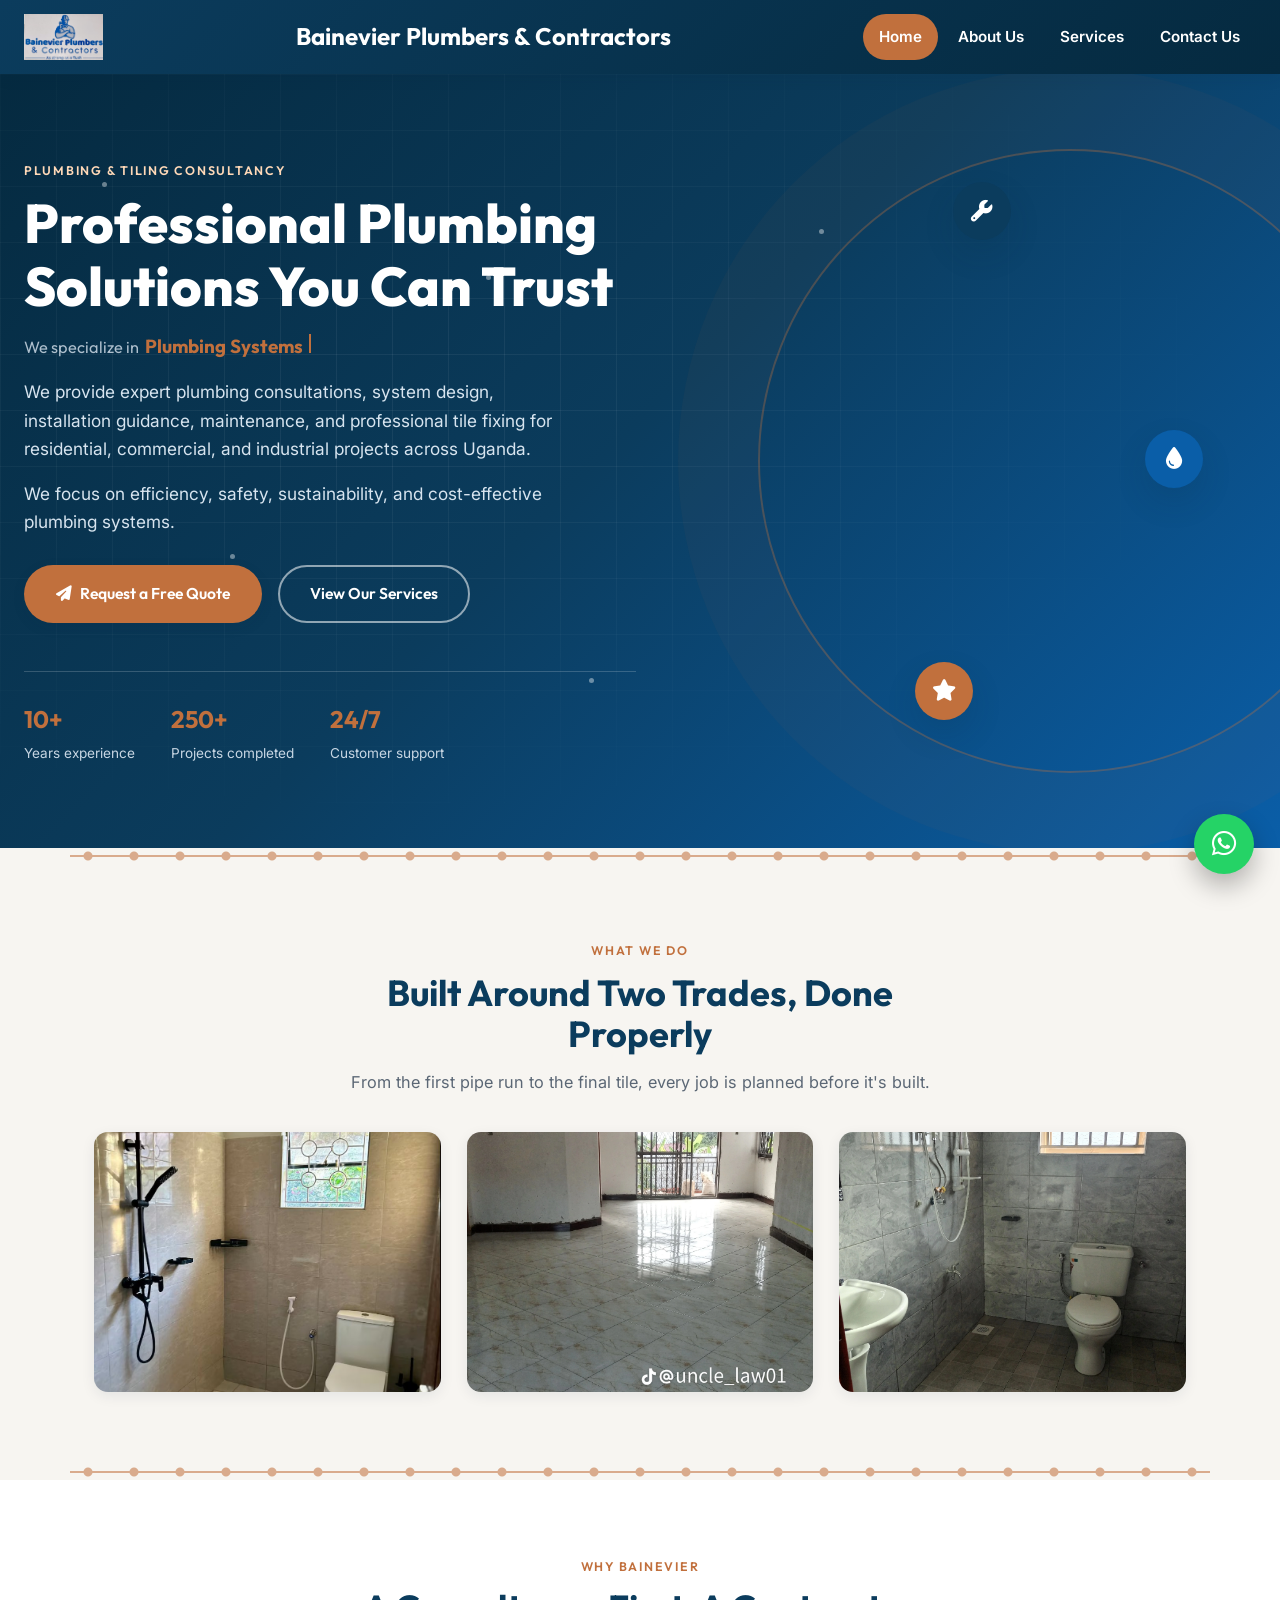
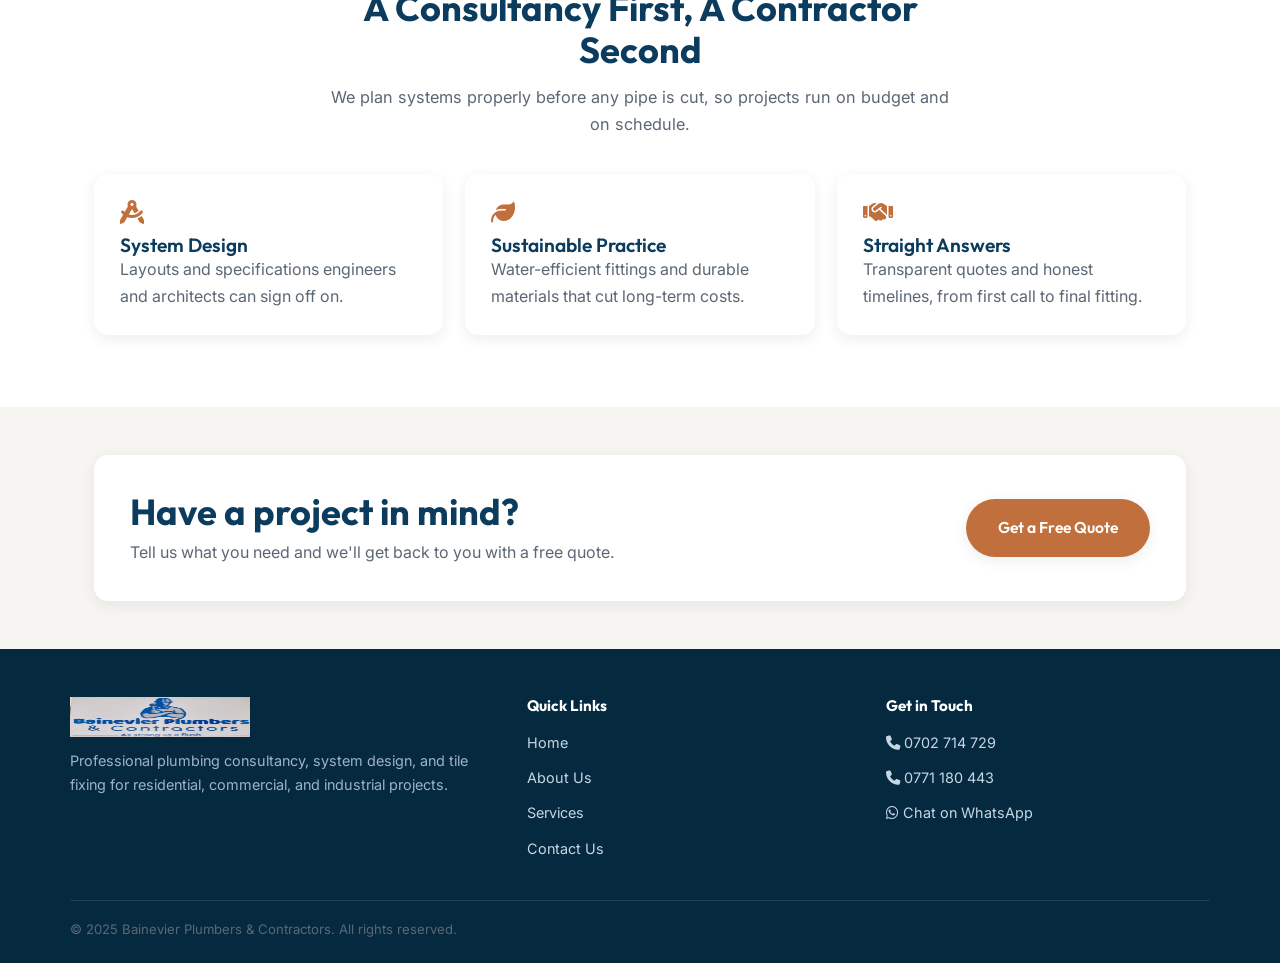
==== index.html @ 560b5c4d "Add files via upload" ====
<!DOCTYPE html>
<html lang="en">
<head>
  <meta charset="UTF-8">
  <meta name="viewport" content="width=device-width, initial-scale=1.0">
  <title>Bainevier Plumbers &amp; Contractors | Plumbing &amp; Tiling Consultancy</title>
  <meta name="description" content="Bainevier Plumbers & Contractors provides professional plumbing consultations, system design, installation guidance, and tile fixing for residential, commercial, and industrial projects.">
  <link rel="icon" type="image/svg+xml" href="Images/favicon.svg">
  <link rel="preconnect" href="https://fonts.googleapis.com">
  <link rel="stylesheet" href="https://cdnjs.cloudflare.com/ajax/libs/font-awesome/6.5.1/css/all.min.css">
  <link rel="stylesheet" href="styles.css">
</head>
<body>
  <a class="skip-link" href="#main">Skip to content</a>

  <header class="main-header">
    <a href="index.html" class="logo-area">
      <img src="Images/Logo-2.jpg" alt="Bainevier Plumbers & Contractors logo" width="216" height="55">
    </a>
      <h1>Bainevier Plumbers & Contractors</h1>
    <button class="nav-toggle" aria-label="Toggle navigation menu" aria-expanded="false">&#9776;</button>
    <nav class="main-nav" aria-label="Primary">
      <a href="index.html">Home</a>
      <a href="about_us.html">About Us</a>
      <a href="services.html">Services</a>
      <a href="contact_us.html">Contact Us</a>
    </nav>
  </header>

  <main id="main">
    <section class="hero">
      <span class="spark" style="top:14%; left:8%; animation-delay:0s;"></span>
      <span class="spark" style="top:26%; left:38%; animation-delay:-1s;"></span>
      <span class="spark" style="top:62%; left:18%; animation-delay:-2s;"></span>
      <span class="spark" style="top:78%; left:46%; animation-delay:-0.6s;"></span>
      <span class="spark" style="top:20%; left:64%; animation-delay:-1.8s;"></span>

      <div class="hero-badges" aria-hidden="true">
        <div class="badge badge--wrench" title="Plumbing"><i class="fa-solid fa-wrench" aria-hidden="true"></i></div>
        <div class="badge badge--drop" title="Water Systems"><i class="fa-solid fa-droplet" aria-hidden="true"></i></div>
        <div class="badge badge--star" title="Trusted Service"><i class="fa-solid fa-star" aria-hidden="true"></i></div>
      </div>

      <div class="hero-content">
        <span class="eyebrow">Plumbing &amp; Tiling Consultancy</span>
        <h2>Professional Plumbing Solutions You Can Trust</h2>
        <p class="typewriter-line">
          <span class="typewriter-prefix">We specialize in</span>
          <span class="typewriter-word" data-typewriter="Plumbing Systems, Tile Fixing, Bathroom Renovations, Drainage Solutions, Kitchen Tiling"></span><span class="typewriter-cursor" aria-hidden="true"></span>
        </p>
        <p>
          We provide expert plumbing consultations, system design, installation guidance, maintenance,
          and professional tile fixing for residential, commercial, and industrial projects across Uganda.
        </p>
        <p>We focus on efficiency, safety, sustainability, and cost-effective plumbing systems.</p>
        <div class="hero-actions">
          <a href="contact_us.html" class="btn btn-primary"><i class="fa-solid fa-paper-plane" aria-hidden="true"></i> Request a Free Quote</a>
          <a href="services.html" class="btn btn-ghost">View Our Services</a>
        </div>
        <div class="hero-trust">
          <div><strong>10+</strong><span>Years experience</span></div>
          <div><strong>250+</strong><span>Projects completed</span></div>
          <div><strong>24/7</strong><span>Customer support</span></div>
        </div>
      </div>
    </section>

    <div class="pipe-divider" aria-hidden="true"></div>

    <section class="section">
      <div class="container">
        <div class="section-head reveal">
          <span class="eyebrow">What We Do</span>
          <h2>Built Around Two Trades, Done Properly</h2>
          <p>From the first pipe run to the final tile, every job is planned before it's built.</p>
        </div>
        <div class="grid-3">
          <a class="hover-card reveal" href="services.html">
            <img src="Images/Plumbing-1.jpg" alt="Plumbing services">
            <div class="overlay">
              <h3>Plumbing Services</h3>
              <p>Professional installation, repair, and maintenance of plumbing systems.</p>
            </div>
          </a>
          <a class="hover-card reveal" href="services.html">
            <img src="Images/Tiling-7.png" alt="Tile fixing">
            <div class="overlay">
              <h3>Tile Fixing</h3>
              <p>Expert wall and floor tile fixing for bathrooms and kitchens.</p>
            </div>
          </a>
          <a class="hover-card reveal" href="services.html">
            <img src="Images/Plumbing-3.jpeg" alt="Bathroom renovation">
            <div class="overlay">
              <h3>Bathroom Renovation</h3>
              <p>Modern plumbing and tiling solutions for beautiful bathrooms.</p>
            </div>
          </a>
        </div>
      </div>
    </section>

    <div class="pipe-divider" aria-hidden="true"></div>

    <section class="section section--alt">
      <div class="container">
        <div class="section-head reveal">
          <span class="eyebrow">Why Bainevier</span>
          <h2>A Consultancy First, A Contractor Second</h2>
          <p>We plan systems properly before any pipe is cut, so projects run on budget and on schedule.</p>
        </div>
        <div class="value-grid">
          <div class="value-card reveal">
            <i class="fa-solid fa-drafting-compass" aria-hidden="true"></i>
            <h3>System Design</h3>
            <p>Layouts and specifications engineers and architects can sign off on.</p>
          </div>
          <div class="value-card reveal">
            <i class="fa-solid fa-leaf" aria-hidden="true"></i>
            <h3>Sustainable Practice</h3>
            <p>Water-efficient fittings and durable materials that cut long-term costs.</p>
          </div>
          <div class="value-card reveal">
            <i class="fa-solid fa-handshake" aria-hidden="true"></i>
            <h3>Straight Answers</h3>
            <p>Transparent quotes and honest timelines, from first call to final fitting.</p>
          </div>
        </div>
      </div>
    </section>

    <section class="section--tight">
      <div class="container">
        <div class="ba-card reveal" style="display:flex; flex-wrap:wrap; align-items:center; justify-content:space-between; gap:20px; padding:36px;">
          <div>
            <h2 style="margin-bottom:6px;">Have a project in mind?</h2>
            <p style="margin:0;">Tell us what you need and we'll get back to you with a free quote.</p>
          </div>
          <a href="contact_us.html" class="btn btn-primary">Get a Free Quote</a>
        </div>
      </div>
    </section>
  </main>

  <footer class="site-footer">
    <div class="footer-grid">
      <div>
        <img src="Images/Logo-2.jpg" alt="Bainevier Plumbers & Contractors logo" width="180" height="46">
        <p>Professional plumbing consultancy, system design, and tile fixing for residential, commercial, and industrial projects.</p>
      </div>
      <div>
        <h4>Quick Links</h4>
        <ul>
          <li><a href="index.html">Home</a></li>
          <li><a href="about_us.html">About Us</a></li>
          <li><a href="services.html">Services</a></li>
          <li><a href="contact_us.html">Contact Us</a></li>
        </ul>
      </div>
      <div>
        <h4>Get in Touch</h4>
        <ul>
          <li><a href="tel:+256702714729"><i class="fa-solid fa-phone" aria-hidden="true"></i> 0702 714 729</a></li>
          <li><a href="tel:+256771180443"><i class="fa-solid fa-phone" aria-hidden="true"></i> 0771 180 443</a></li>
          <li><a href="https://wa.me/256702714729" target="_blank" rel="noopener"><i class="fa-brands fa-whatsapp" aria-hidden="true"></i> Chat on WhatsApp</a></li>
        </ul>
      </div>
    </div>
    <div class="footer-bottom">
      <p>&copy; 2025 Bainevier Plumbers &amp; Contractors. All rights reserved.</p>
    </div>
  </footer>

  <a href="https://wa.me/256702714729" class="whatsapp-btn" target="_blank" rel="noopener" aria-label="Chat with us on WhatsApp">
    <i class="fa-brands fa-whatsapp" aria-hidden="true"></i><span>Chat on WhatsApp</span>
  </a>

  <script src="script.js"></script>
</body>
</html>
---- styles.css ----
/* =========================================================
   Bainevier Plumbers & Contractors — Design System
   Palette is drawn from the trade itself: deep navy (pipe
   shadow), brand blue (the existing logo blue), and copper
   (actual pipe material) as the single accent color.
   ========================================================= */

@import url('https://fonts.googleapis.com/css2?family=Outfit:wght@500;600;700;800&family=Inter:wght@400;500;600&display=swap');

:root {
  /* Color */
  --navy-deep:   #052a40;
  --navy:        #0b3c5d;
  --blue:        #0a5ea8;
  --blue-light:  #e8f1fa;
  --copper:      #c1703d;
  --copper-dark: #9c5527;
  --cream:       #f7f5f1;
  --white:       #ffffff;
  --ink:         #1c2530;
  --slate:       #5b6775;
  --line:        #e3e1da;

  /* Type */
  --font-display: 'Outfit', 'Segoe UI', Arial, sans-serif;
  --font-body: 'Inter', 'Segoe UI', Arial, sans-serif;

  /* Layout */
  --max: 1140px;
  --radius: 14px;
  --radius-sm: 8px;
  --shadow-sm: 0 4px 14px rgba(5, 42, 64, 0.08);
  --shadow-md: 0 14px 32px rgba(5, 42, 64, 0.14);
  --shadow-lg: 0 24px 48px rgba(5, 42, 64, 0.20);
  --ease: cubic-bezier(.4,0,.2,1);
}

/* ---------- Reset ---------- */
* { margin: 0; padding: 0; box-sizing: border-box; }

html { scroll-behavior: smooth; }
@media (prefers-reduced-motion: reduce) {
  html { scroll-behavior: auto; }
  * { animation-duration: 0.01ms !important; animation-iteration-count: 1 !important; transition-duration: 0.01ms !important; }
}

body {
  font-family: var(--font-body);
  background: var(--cream);
  color: var(--ink);
  line-height: 1.65;
  -webkit-font-smoothing: antialiased;
}

img { max-width: 100%; display: block; }
a { color: inherit; }
ul { list-style: none; }
button { font-family: inherit; }

h1, h2, h3, h4 { font-family: var(--font-display); color: var(--navy); line-height: 1.15; }
h2 { font-size: clamp(1.6rem, 1.3rem + 1.2vw, 2.3rem); margin-bottom: 14px; font-weight: 700; }
h3 { font-size: 1.2rem; font-weight: 600; }
p { color: var(--slate); }

.eyebrow {
  display: inline-block;
  font-family: var(--font-display);
  font-weight: 600;
  font-size: 0.78rem;
  letter-spacing: 0.14em;
  text-transform: uppercase;
  color: var(--copper);
  margin-bottom: 10px;
}

.section-head { max-width: 640px; margin: 0 auto 36px; text-align: center; }
.section-head p { font-size: 1.02rem; }

/* Skip link for keyboard users */
.skip-link {
  position: absolute; left: -999px; top: 0; background: var(--copper); color: #fff;
  padding: 12px 18px; z-index: 999; border-radius: 0 0 8px 0;
}
.skip-link:focus { left: 0; }

:focus-visible {
  outline: 3px solid var(--copper);
  outline-offset: 2px;
}

.container { max-width: var(--max); margin: 0 auto; padding: 0 24px; }
.section { padding: 72px 0; }
.section--tight { padding: 48px 0; }
.section--alt { background: var(--white); }

/* ---------- Pipe-joint divider (signature element) ---------- */
.pipe-divider {
  height: 16px;
  max-width: var(--max);
  margin: 0 auto;
  background-image:
    linear-gradient(var(--copper), var(--copper)),
    radial-gradient(circle, var(--copper) 0 4px, transparent 5px);
  background-size: 100% 2px, 46px 16px;
  background-position: center, center;
  background-repeat: no-repeat, repeat-x;
  opacity: 0.55;
}

/* =========================================================
   Header / Navigation
   ========================================================= */
.main-header {
  position: sticky; top: 0; z-index: 500;
  display: flex; align-items: center; justify-content: space-between;
  padding: 14px 24px;
  background: linear-gradient(135deg, var(--navy), var(--navy-deep));
  box-shadow: var(--shadow-sm);
}

.main-header h1 {
color: #fff; font-size: 1.5rem; font-weight: 700;
}

.logo-area { display: flex; align-items: center; }
.logo-area img { height: 46px; width: auto; }

.main-nav { display: flex; align-items: center; gap: 4px; }
.main-nav a {
  color: #fff; text-decoration: none; font-weight: 600; font-size: 0.95rem;
  padding: 10px 16px; border-radius: 999px; transition: background 0.2s var(--ease), color 0.2s var(--ease);
}
.main-nav a:hover { background: rgba(255,255,255,0.1); }
.main-nav a.active { background: var(--copper); color: #fff; }

.nav-toggle {
  display: none;
  width: 44px; height: 44px;
  background: rgba(255,255,255,0.08);
  border: none; border-radius: 8px;
  color: #fff; font-size: 1.3rem;
  cursor: pointer;
  align-items: center; justify-content: center;
}

/* Page banner used on About / Services / Contact */
.page-banner {
  background: linear-gradient(135deg, var(--navy-deep), var(--navy) 60%, var(--blue));
  color: #fff;
  padding: 56px 24px 64px;
  text-align: center;
}
.page-banner .eyebrow { color: #ffd9b8; }
.page-banner h1 { color: #fff; font-size: clamp(1.9rem, 1.5rem + 1.6vw, 2.7rem); margin-bottom: 10px; }
.page-banner p { color: #cfe0ee; max-width: 560px; margin: 0 auto; }

/* =========================================================
   Buttons
   ========================================================= */
.btn {
  display: inline-flex; align-items: center; justify-content: center; gap: 8px;
  font-family: var(--font-display); font-weight: 600; font-size: 0.98rem;
  padding: 14px 30px; border-radius: 999px; border: 2px solid transparent;
  cursor: pointer; text-decoration: none; transition: transform 0.25s var(--ease), box-shadow 0.25s var(--ease), background 0.25s var(--ease);
}
.btn-primary { background: var(--copper); color: #fff; box-shadow: var(--shadow-sm); }
.btn-primary:hover { background: var(--copper-dark); transform: translateY(-2px); box-shadow: var(--shadow-md); }
.btn-ghost { background: transparent; border-color: rgba(255,255,255,0.55); color: #fff; }
.btn-ghost:hover { background: rgba(255,255,255,0.12); transform: translateY(-2px); }
.btn-block { width: 100%; }

/* =========================================================
   Home Hero
   ========================================================= */
.hero {
  position: relative;
  height: clamp(560px, 86vh, 860px);
  display: flex; align-items: center;
  background: linear-gradient(135deg, var(--navy-deep) 0%, var(--navy) 48%, var(--blue) 100%);
  overflow: hidden;
}
.hero::before {
  /* blueprint grid texture, pure CSS, no image dependency */
  content: "";
  position: absolute; top: 0; left: 0; right: 0; bottom: 0;
  background-image:
    linear-gradient(rgba(255,255,255,0.06) 1px, transparent 1px),
    linear-gradient(90deg, rgba(255,255,255,0.06) 1px, transparent 1px);
  background-size: 56px 56px;
  mask-image: radial-gradient(ellipse at 30% 40%, black 10%, transparent 70%);
}
.hero::after {
  content: "";
  position: absolute; right: -8%; top: 50%; transform: translateY(-50%);
  width: 620px; height: 620px; border-radius: 50%;
  border: 2px solid rgba(193,112,61,0.35);
  box-shadow: 0 0 0 80px rgba(193,112,61,0.04);
}
.hero-content { position: relative; z-index: 2; max-width: 660px; padding: 0 24px; }
.hero-content .eyebrow { color: #ffd9b8; }
.hero-content h2 {
  color: #fff; font-size: clamp(2rem, 1.5rem + 2.6vw, 3.4rem); font-weight: 800; margin-bottom: 14px;
}
.hero-content p { color: #d7e4ef; font-size: 1.08rem; max-width: 540px; margin-bottom: 16px; }
.hero-actions { display: flex; gap: 16px; flex-wrap: wrap; margin-top: 28px; }

/* ---------- Typewriter rotating tagline ---------- */
.typewriter-line {
  display: flex; align-items: baseline; flex-wrap: wrap; gap: 6px;
  font-family: var(--font-display); margin-bottom: 18px;
}
.typewriter-prefix { color: #aebfcd; font-size: 1.02rem; font-weight: 400; }
.typewriter-word { color: var(--copper); font-size: 1.18rem; font-weight: 700; }
.typewriter-cursor {
  display: inline-block; width: 2px; height: 1.1em; background: var(--copper);
  animation: tw-blink 0.9s step-end infinite;
}
@keyframes tw-blink { 50% { opacity: 0; } }

/* ---------- Floating hero badges ---------- */
.hero-badges { position: absolute; top: 0; left: 0; right: 0; bottom: 0; z-index: 3; pointer-events: none; }
.badge {
  position: absolute; width: 58px; height: 58px; border-radius: 50%;
  display: flex; align-items: center; justify-content: center;
  font-size: 1.35rem; color: #fff; box-shadow: var(--shadow-md);
  animation: badge-float 4.5s ease-in-out infinite;
  pointer-events: auto; cursor: default;
  transition: box-shadow 0.35s var(--ease), transform 0.35s var(--ease);
}
.badge:hover {
  transform: scale(1.1);
  box-shadow: 0 0 0 14px rgba(193,112,61,0.16), var(--shadow-lg);
}
.badge--wrench { background: var(--navy); top: 14%; right: 21%; animation-delay: 0s; }
.badge--drop   { background: var(--blue); top: 46%; right: 6%;  animation-delay: -1.5s; }
.badge--star   { background: var(--copper); top: 76%; right: 24%; animation-delay: -3s; }
@keyframes badge-float {
  0%, 100% { transform: translateY(0); }
  50% { transform: translateY(-14px); }
}
@media (max-width: 880px) { .hero-badges { display: none; } }

/* ---------- Twinkle particles ---------- */
.spark {
  position: absolute; width: 5px; height: 5px; border-radius: 50%;
  background: #fff; opacity: 0.4; z-index: 1;
  animation: spark-twinkle 3.2s ease-in-out infinite;
}
@keyframes spark-twinkle {
  0%, 100% { opacity: 0.15; transform: scale(1); }
  50% { opacity: 0.9; transform: scale(1.7); }
}

.hero-trust {
  position: relative; z-index: 2;
  display: flex; gap: 36px; flex-wrap: wrap;
  margin-top: 48px; padding-top: 28px; border-top: 1px solid rgba(255,255,255,0.18);
}
.hero-trust div strong { display:block; white-space: nowrap; font-family: var(--font-display); font-size: 1.5rem; color: var(--copper); }
.hero-trust div span { white-space: nowrap; font-size: 0.85rem; color: #c7d6e3; }

/* =========================================================
   Cards: Services / Hover / Gallery / Before-After
   ========================================================= */
.grid-3 {
  display: grid; grid-template-columns: repeat(auto-fit, minmax(260px, 1fr));
  gap: 26px;
}

.hover-card {
  position: relative; border-radius: var(--radius); overflow: hidden;
  box-shadow: var(--shadow-sm); transition: transform 0.3s var(--ease), box-shadow 0.3s var(--ease);
  aspect-ratio: 4 / 3;
}
.hover-card:hover { transform: translateY(-6px); box-shadow: var(--shadow-lg); }
.hover-card img { width: 100%; height: 100%; object-fit: cover; }
.hover-card .overlay {
  position: absolute; top: 0; left: 0; right: 0; bottom: 0;
  background: linear-gradient(180deg, rgba(5,42,64,0.15) 0%, rgba(5,42,64,0.92) 100%);
  color: #fff; display: flex; flex-direction: column; justify-content: flex-end;
  padding: 22px; opacity: 0; transition: opacity 0.3s var(--ease);
}
.hover-card:hover .overlay, .hover-card:focus-within .overlay { opacity: 1; }
.hover-card .overlay h3 { color: #fff; margin-bottom: 6px; }
.hover-card .overlay p { color: #dce6ee; font-size: 0.92rem; }

.gallery {
  display: grid; grid-template-columns: repeat(auto-fit, minmax(220px, 1fr)); gap: 18px;
}
.gallery figure {
  border-radius: var(--radius-sm); overflow: hidden; box-shadow: var(--shadow-sm);
  cursor: zoom-in; position: relative;
}
.gallery img { width: 100%; height: 200px; object-fit: cover; transition: transform 0.4s var(--ease); }
.gallery figure:hover img { transform: scale(1.06); }

.before-after { display: grid; grid-template-columns: repeat(auto-fit, minmax(320px, 1fr)); gap: 30px; }
.ba-card { background: var(--white); border-radius: var(--radius); overflow: hidden; box-shadow: var(--shadow-sm); }
.ba-images { display: grid; grid-template-columns: 1fr 1fr; }
.ba-images figure { position: relative; cursor: zoom-in; }
.ba-images img { width: 100%; height: 280px; object-fit: cover; }
.ba-images figcaption {
  position: absolute; top: 10px; left: 10px; font-family: var(--font-display);
  font-size: 0.72rem; font-weight: 700; letter-spacing: 0.06em; color: #fff;
  background: rgba(5,42,64,0.75); padding: 4px 10px; border-radius: 999px;
}
.ba-card .ba-text { padding: 18px 20px 22px; }

/* =========================================================
   Stats
   ========================================================= */
.stats {
  background: linear-gradient(135deg, var(--navy), var(--navy-deep));
  display: grid; grid-template-columns: repeat(auto-fit, minmax(180px, 1fr));
  gap: 20px; padding: 56px 24px; color: #fff; text-align: center;
}
.stat-card h2 { font-size: clamp(2rem, 1.7rem + 1vw, 2.6rem); color: var(--copper); margin-bottom: 4px; }
.stat-card p { color: #c7d6e3; font-size: 0.9rem; letter-spacing: 0.04em; text-transform: uppercase; }

/* =========================================================
   Testimonials
   ========================================================= */
.testimonials { display: grid; grid-template-columns: repeat(auto-fit, minmax(270px, 1fr)); gap: 24px; }
.testimonial-card {
  background: var(--white); border-radius: var(--radius); padding: 28px;
  box-shadow: var(--shadow-sm); border-top: 3px solid var(--copper);
}
.testimonial-card .quote-mark { font-family: var(--font-display); font-size: 2.4rem; color: var(--copper); line-height: 1; opacity: 0.5; }
.testimonial-card p { color: var(--ink); margin: 8px 0 14px; }
.testimonial-card h4 { color: var(--navy); font-size: 0.95rem; }

/* =========================================================
   About page extras
   ========================================================= */
.value-grid { display: grid; grid-template-columns: repeat(auto-fit, minmax(240px, 1fr)); gap: 22px; margin-top: 12px; }
.value-card { background: var(--white); border-radius: var(--radius); padding: 26px; box-shadow: var(--shadow-sm); }
.value-card i { color: var(--copper); font-size: 1.5rem; margin-bottom: 10px; display: block; }

/* =========================================================
   Contact / Quote form
   ========================================================= */
.contact-layout {
  display: grid; grid-template-columns: 1.1fr 0.9fr; gap: 44px; align-items: start;
}
@media (max-width: 860px) { .contact-layout { grid-template-columns: 1fr; } }

.quote-form { background: var(--white); padding: 32px; border-radius: var(--radius); box-shadow: var(--shadow-md); }
.form-row { display: grid; grid-template-columns: 1fr 1fr; gap: 16px; }
@media (max-width: 520px) { .form-row { grid-template-columns: 1fr; } }

.field { margin-bottom: 18px; }
.field label {
  display: block; font-weight: 600; font-size: 0.88rem; color: var(--navy); margin-bottom: 6px;
}
.field input, .field select, .field textarea {
  width: 100%; padding: 13px 14px; border-radius: var(--radius-sm); border: 1.5px solid var(--line);
  font-size: 0.97rem; font-family: var(--font-body); background: var(--cream);
  transition: border-color 0.2s var(--ease), box-shadow 0.2s var(--ease);
}
.field input:focus, .field select:focus, .field textarea:focus {
  outline: none; border-color: var(--blue); box-shadow: 0 0 0 3px rgba(10,94,168,0.15); background: #fff;
}
.field textarea { resize: vertical; min-height: 110px; }
.field .error-msg { display: none; color: #c0392b; font-size: 0.8rem; margin-top: 5px; }
.field.invalid input, .field.invalid select, .field.invalid textarea { border-color: #c0392b; }
.field.invalid .error-msg { display: block; }

.form-note { font-size: 0.84rem; color: var(--slate); margin-top: 10px; }
.form-status {
  margin-top: 14px; padding: 12px 14px; border-radius: var(--radius-sm);
  background: var(--blue-light); color: var(--navy); font-size: 0.9rem; display: none;
}
.form-status.show { display: block; }

.contact-side { display: flex; flex-direction: column; gap: 18px; }
.contact-card {
  background: var(--white); border-radius: var(--radius); padding: 22px 24px;
  box-shadow: var(--shadow-sm); display: flex; gap: 14px; align-items: flex-start;
}
.contact-card i { color: var(--copper); font-size: 1.25rem; margin-top: 3px; }
.contact-card h3 { font-size: 1rem; margin-bottom: 4px; }
.contact-card a, .contact-card p { color: var(--slate); font-size: 0.93rem; text-decoration: none; }
.contact-card a:hover { color: var(--blue); }

.map-container { border-radius: var(--radius); overflow: hidden; box-shadow: var(--shadow-sm); }
.map-container iframe { width: 100%; height: 320px; border: 0; display: block; }

/* =========================================================
   Footer
   ========================================================= */
footer.site-footer {
  background: var(--navy-deep); color: #c7d6e3; padding: 48px 24px 22px; margin-top: 0;
}
.footer-grid {
  max-width: var(--max); margin: 0 auto; display: grid;
  grid-template-columns: 1.3fr 1fr 1fr; gap: 36px; padding-bottom: 30px; border-bottom: 1px solid rgba(255,255,255,0.1);
}
@media (max-width: 720px) { .footer-grid { grid-template-columns: 1fr; } }
.footer-grid img { height: 40px; margin-bottom: 12px; }
.footer-grid p { color: #9fb3c4; font-size: 0.9rem; }
.footer-grid h4 { font-family: var(--font-display); color: #fff; font-size: 0.95rem; margin-bottom: 14px; }
.footer-grid ul li { margin-bottom: 9px; }
.footer-grid a { color: #c7d6e3; text-decoration: none; font-size: 0.9rem; }
.footer-grid a:hover { color: var(--copper); }
.footer-bottom {
  max-width: var(--max); margin: 0 auto; padding-top: 18px;
  display: flex; justify-content: space-between; flex-wrap: wrap; gap: 10px;
  font-size: 0.82rem; color: #7e94a6;
}

/* =========================================================
   WhatsApp floating button
   ========================================================= */
.whatsapp-btn {
  position: fixed; bottom: 26px; right: 26px; z-index: 600;
  width: 60px; height: 60px; border-radius: 50%;
  background: #25d366; color: #fff; font-size: 28px;
  display: flex; align-items: center; justify-content: center;
  box-shadow: 0 12px 26px rgba(0,0,0,0.28);
  text-decoration: none; transition: transform 0.25s var(--ease);
}
.whatsapp-btn:hover { transform: scale(1.08); }
.whatsapp-btn span { position: absolute; width: 1px; height: 1px; overflow: hidden; clip: rect(0,0,0,0); }

/* =========================================================
   Scroll reveal
   ========================================================= */
.reveal { opacity: 0; transform: translateY(22px); transition: opacity 0.6s var(--ease), transform 0.6s var(--ease); }
.reveal.in-view { opacity: 1; transform: translateY(0); }

/* =========================================================
   Lightbox
   ========================================================= */
.lightbox {
  position: fixed; top: 0; left: 0; right: 0; bottom: 0; background: rgba(5,15,23,0.92); z-index: 1000;
  display: none; align-items: center; justify-content: center; padding: 30px;
}
.lightbox.open { display: flex; }
.lightbox img { max-width: min(900px, 92vw); max-height: 86vh; border-radius: 10px; box-shadow: var(--shadow-lg); }
.lightbox-close {
  position: absolute; top: 22px; right: 28px; background: rgba(255,255,255,0.1); border: none;
  color: #fff; width: 44px; height: 44px; border-radius: 50%; font-size: 1.3rem; cursor: pointer;
}
.lightbox-caption { position: absolute; bottom: 30px; color: #cfe0ee; font-size: 0.9rem; }

/* =========================================================
   Responsive nav (mobile)
   ========================================================= */
@media (max-width: 880px) {
  .nav-toggle { display: flex; }
  .main-nav {
    position: fixed; top: 74px; right: 0; left: 0;
    background: var(--navy-deep);
    flex-direction: column; align-items: stretch; gap: 0;
    max-height: 0; overflow: hidden; transition: max-height 0.35s var(--ease);
    box-shadow: var(--shadow-md);
  }
  .main-nav.open { max-height: 320px; }
  .main-nav a { padding: 16px 24px; border-radius: 0; border-bottom: 1px solid rgba(255,255,255,0.08); }
  .hero-trust { gap: 24px; }
}

@media (max-width: 600px) {
  .section { padding: 52px 0; }
  .whatsapp-btn { width: 54px; height: 54px; bottom: 18px; right: 18px; font-size: 24px; }
}
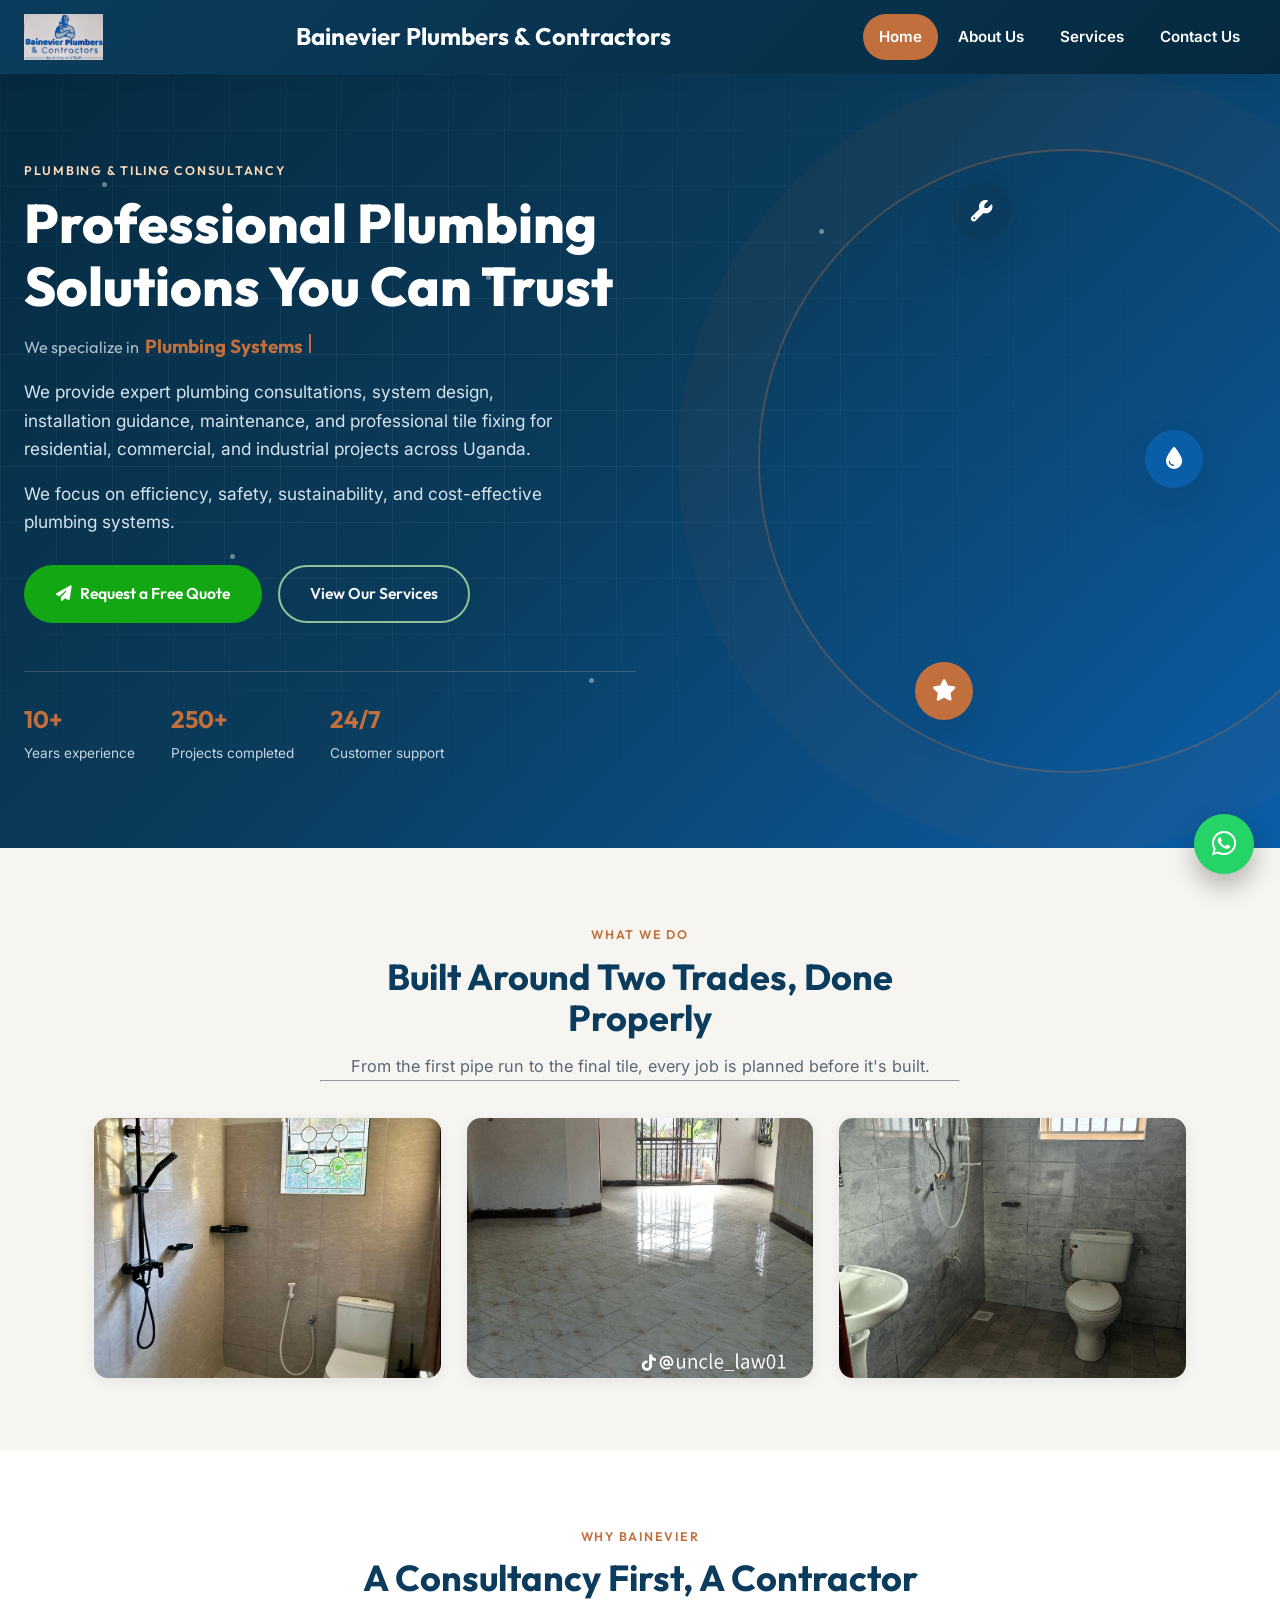
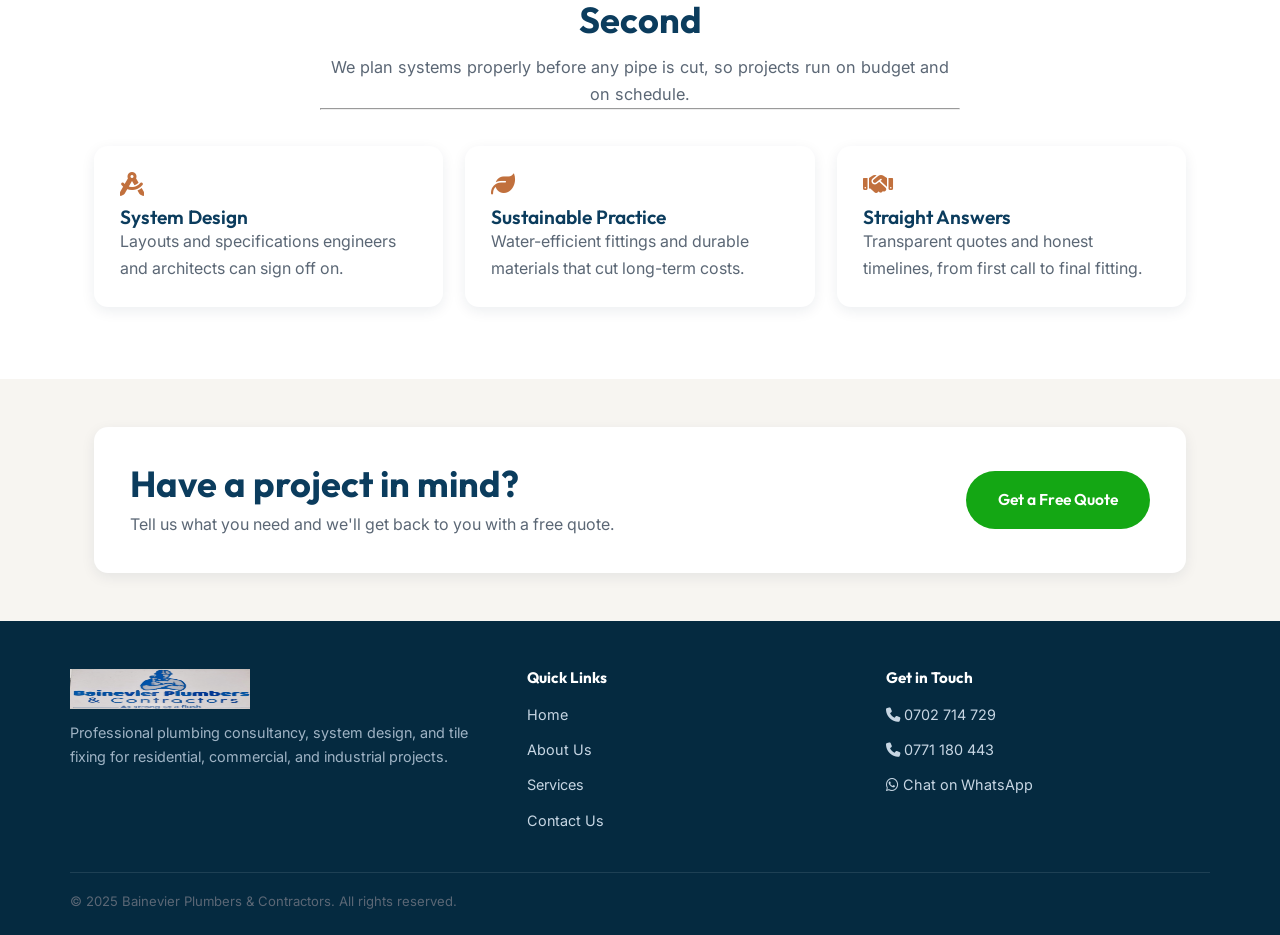
==== commit 4ddceb20: "Add files via upload" ====
--- a/index.html
+++ b/index.html
@@ -44,6 +44,7 @@
       <div class="hero-content">
         <span class="eyebrow">Plumbing &amp; Tiling Consultancy</span>
         <h2>Professional Plumbing Solutions You Can Trust</h2>
+        
         <p class="typewriter-line">
           <span class="typewriter-prefix">We specialize in</span>
           <span class="typewriter-word" data-typewriter="Plumbing Systems, Tile Fixing, Bathroom Renovations, Drainage Solutions, Kitchen Tiling"></span><span class="typewriter-cursor" aria-hidden="true"></span>
@@ -54,7 +55,7 @@
         </p>
         <p>We focus on efficiency, safety, sustainability, and cost-effective plumbing systems.</p>
         <div class="hero-actions">
-          <a href="contact_us.html" class="btn btn-primary"><i class="fa-solid fa-paper-plane" aria-hidden="true"></i> Request a Free Quote</a>
+          <a href="contact_us.html" class="btn btn-primarys"><i class="fa-solid fa-paper-plane" aria-hidden="true"></i> Request a Free Quote</a>
           <a href="services.html" class="btn btn-ghost">View Our Services</a>
         </div>
         <div class="hero-trust">
@@ -64,8 +65,9 @@
         </div>
       </div>
     </section>
+   
 
-    <div class="pipe-divider" aria-hidden="true"></div>
+   
 
     <section class="section">
       <div class="container">
@@ -73,6 +75,7 @@
           <span class="eyebrow">What We Do</span>
           <h2>Built Around Two Trades, Done Properly</h2>
           <p>From the first pipe run to the final tile, every job is planned before it's built.</p>
+          <hr>  
         </div>
         <div class="grid-3">
           <a class="hover-card reveal" href="services.html">
@@ -100,7 +103,7 @@
       </div>
     </section>
 
-    <div class="pipe-divider" aria-hidden="true"></div>
+    
 
     <section class="section section--alt">
       <div class="container">
@@ -108,19 +111,20 @@
           <span class="eyebrow">Why Bainevier</span>
           <h2>A Consultancy First, A Contractor Second</h2>
           <p>We plan systems properly before any pipe is cut, so projects run on budget and on schedule.</p>
+          <hr>
         </div>
         <div class="value-grid">
-          <div class="value-card reveal">
+          <div class="value-card reveal-1">
             <i class="fa-solid fa-drafting-compass" aria-hidden="true"></i>
             <h3>System Design</h3>
             <p>Layouts and specifications engineers and architects can sign off on.</p>
           </div>
-          <div class="value-card reveal">
+          <div class="value-card reveal-1">
             <i class="fa-solid fa-leaf" aria-hidden="true"></i>
             <h3>Sustainable Practice</h3>
             <p>Water-efficient fittings and durable materials that cut long-term costs.</p>
           </div>
-          <div class="value-card reveal">
+          <div class="value-card reveal-1">
             <i class="fa-solid fa-handshake" aria-hidden="true"></i>
             <h3>Straight Answers</h3>
             <p>Transparent quotes and honest timelines, from first call to final fitting.</p>
@@ -136,7 +140,7 @@
             <h2 style="margin-bottom:6px;">Have a project in mind?</h2>
             <p style="margin:0;">Tell us what you need and we'll get back to you with a free quote.</p>
           </div>
-          <a href="contact_us.html" class="btn btn-primary">Get a Free Quote</a>
+          <a href="contact_us.html" class="btn btn-primarys">Get a Free Quote</a>
         </div>
       </div>
     </section>
@@ -159,10 +163,11 @@
       </div>
       <div>
         <h4>Get in Touch</h4>
+        
         <ul>
           <li><a href="tel:+256702714729"><i class="fa-solid fa-phone" aria-hidden="true"></i> 0702 714 729</a></li>
           <li><a href="tel:+256771180443"><i class="fa-solid fa-phone" aria-hidden="true"></i> 0771 180 443</a></li>
-          <li><a href="https://wa.me/256702714729" target="_blank" rel="noopener"><i class="fa-brands fa-whatsapp" aria-hidden="true"></i> Chat on WhatsApp</a></li>
+          <li><a  href="https://wa.me/256702714729" target="_blank" rel="noopener"><i class="fa-brands fa-whatsapp" aria-hidden="true"></i> Chat on WhatsApp</a></li>
         </ul>
       </div>
     </div>
--- a/styles.css
+++ b/styles.css
@@ -163,11 +163,22 @@
   padding: 14px 30px; border-radius: 999px; border: 2px solid transparent;
   cursor: pointer; text-decoration: none; transition: transform 0.25s var(--ease), box-shadow 0.25s var(--ease), background 0.25s var(--ease);
 }
-.btn-primary { background: var(--copper); color: #fff; box-shadow: var(--shadow-sm); }
-.btn-primary:hover { background: var(--copper-dark); transform: translateY(-2px); box-shadow: var(--shadow-md); }
-.btn-ghost { background: transparent; border-color: rgba(255,255,255,0.55); color: #fff; }
+.btn-primary { background: var(--copper); color: white; box-shadow: var(green); }
+.btn-primary:hover { background: var(green); transform: translateY(-2px); box-shadow: var(--shadow-md); }
+.btn-ghost { background: transparent; border-color: rgba(169, 222, 165, 0.831); color:whitesmoke; }
 .btn-ghost:hover { background: rgba(255,255,255,0.12); transform: translateY(-2px); }
 .btn-block { width: 100%; }
+
+.btn-primarys {
+  background-color: rgb(20, 167, 20);
+  color: white;
+}
+
+.btn-primarys:hover {
+  background-color: rgb(20, 167, 28);
+  transform: translateY(-2px);
+  box-shadow: var(--shadow-md);
+}
 
 /* =========================================================
    Home Hero
@@ -272,7 +283,10 @@
   box-shadow: var(--shadow-sm); transition: transform 0.3s var(--ease), box-shadow 0.3s var(--ease);
   aspect-ratio: 4 / 3;
 }
-.hover-card:hover { transform: translateY(-6px); box-shadow: var(--shadow-lg); }
+.hover-card:hover {
+  transform: translateY(-6px);
+  box-shadow: 0 0 0 2px var(--blue), 0 22px 44px rgba(10, 94, 168, 0.28);
+}
 .hover-card img { width: 100%; height: 100%; object-fit: cover; }
 .hover-card .overlay {
   position: absolute; top: 0; left: 0; right: 0; bottom: 0;
@@ -290,12 +304,24 @@
 .gallery figure {
   border-radius: var(--radius-sm); overflow: hidden; box-shadow: var(--shadow-sm);
   cursor: zoom-in; position: relative;
+  transition: transform 0.35s var(--ease), box-shadow 0.35s var(--ease);
 }
 .gallery img { width: 100%; height: 200px; object-fit: cover; transition: transform 0.4s var(--ease); }
+.gallery figure:hover {
+  transform: translateY(-6px);
+  box-shadow: 0 0 0 2px var(--blue), 0 18px 36px rgba(10, 94, 168, 0.28);
+}
 .gallery figure:hover img { transform: scale(1.06); }
 
 .before-after { display: grid; grid-template-columns: repeat(auto-fit, minmax(320px, 1fr)); gap: 30px; }
-.ba-card { background: var(--white); border-radius: var(--radius); overflow: hidden; box-shadow: var(--shadow-sm); }
+.ba-card {
+  background: var(--white); border-radius: var(--radius); overflow: hidden; box-shadow: var(--shadow-sm);
+  transition: transform 0.35s var(--ease), box-shadow 0.35s var(--ease);
+}
+.ba-card:hover {
+  transform: translateY(-7px);
+  box-shadow: 0 0 0 2px var(--blue), 0 22px 44px rgba(10, 94, 168, 0.28);
+}
 .ba-images { display: grid; grid-template-columns: 1fr 1fr; }
 .ba-images figure { position: relative; cursor: zoom-in; }
 .ba-images img { width: 100%; height: 280px; object-fit: cover; }
@@ -324,6 +350,11 @@
 .testimonial-card {
   background: var(--white); border-radius: var(--radius); padding: 28px;
   box-shadow: var(--shadow-sm); border-top: 3px solid var(--copper);
+  transition: transform 0.35s var(--ease), box-shadow 0.35s var(--ease);
+}
+.testimonial-card:hover {
+  transform: translateY(-7px);
+  box-shadow: 0 0 0 2px var(--blue), 0 22px 44px rgba(10, 94, 168, 0.28);
 }
 .testimonial-card .quote-mark { font-family: var(--font-display); font-size: 2.4rem; color: var(--copper); line-height: 1; opacity: 0.5; }
 .testimonial-card p { color: var(--ink); margin: 8px 0 14px; }
@@ -333,7 +364,14 @@
    About page extras
    ========================================================= */
 .value-grid { display: grid; grid-template-columns: repeat(auto-fit, minmax(240px, 1fr)); gap: 22px; margin-top: 12px; }
-.value-card { background: var(--white); border-radius: var(--radius); padding: 26px; box-shadow: var(--shadow-sm); }
+.value-card {
+  background: var(--white); border-radius: var(--radius); padding: 26px; box-shadow: var(--shadow-sm);
+  transition: transform 0.35s var(--ease), box-shadow 0.35s var(--ease);
+}
+.value-card:hover {
+  transform: translateY(-7px);
+  box-shadow: 0 0 0 2px var(--blue), 0 22px 44px rgba(10, 94, 168, 0.28);
+}
 .value-card i { color: var(--copper); font-size: 1.5rem; margin-bottom: 10px; display: block; }
 
 /* =========================================================
@@ -376,6 +414,11 @@
 .contact-card {
   background: var(--white); border-radius: var(--radius); padding: 22px 24px;
   box-shadow: var(--shadow-sm); display: flex; gap: 14px; align-items: flex-start;
+  transition: transform 0.35s var(--ease), box-shadow 0.35s var(--ease);
+}
+.contact-card:hover {
+  transform: translateY(-5px);
+  box-shadow: 0 0 0 2px var(--blue), 0 18px 36px rgba(10, 94, 168, 0.28);
 }
 .contact-card i { color: var(--copper); font-size: 1.25rem; margin-top: 3px; }
 .contact-card h3 { font-size: 1rem; margin-bottom: 4px; }
@@ -384,6 +427,18 @@
 
 .map-container { border-radius: var(--radius); overflow: hidden; box-shadow: var(--shadow-sm); }
 .map-container iframe { width: 100%; height: 320px; border: 0; display: block; }
+
+.Green-Cl {
+  color: rgb(9, 237, 9); 
+}
+
+.Green-Cl-2 a {
+  color: rgb(6, 188, 36);
+}
+
+
+
+
 
 /* =========================================================
    Footer
@@ -407,6 +462,9 @@
   display: flex; justify-content: space-between; flex-wrap: wrap; gap: 10px;
   font-size: 0.82rem; color: #7e94a6;
 }
+
+
+
 
 /* =========================================================
    WhatsApp floating button
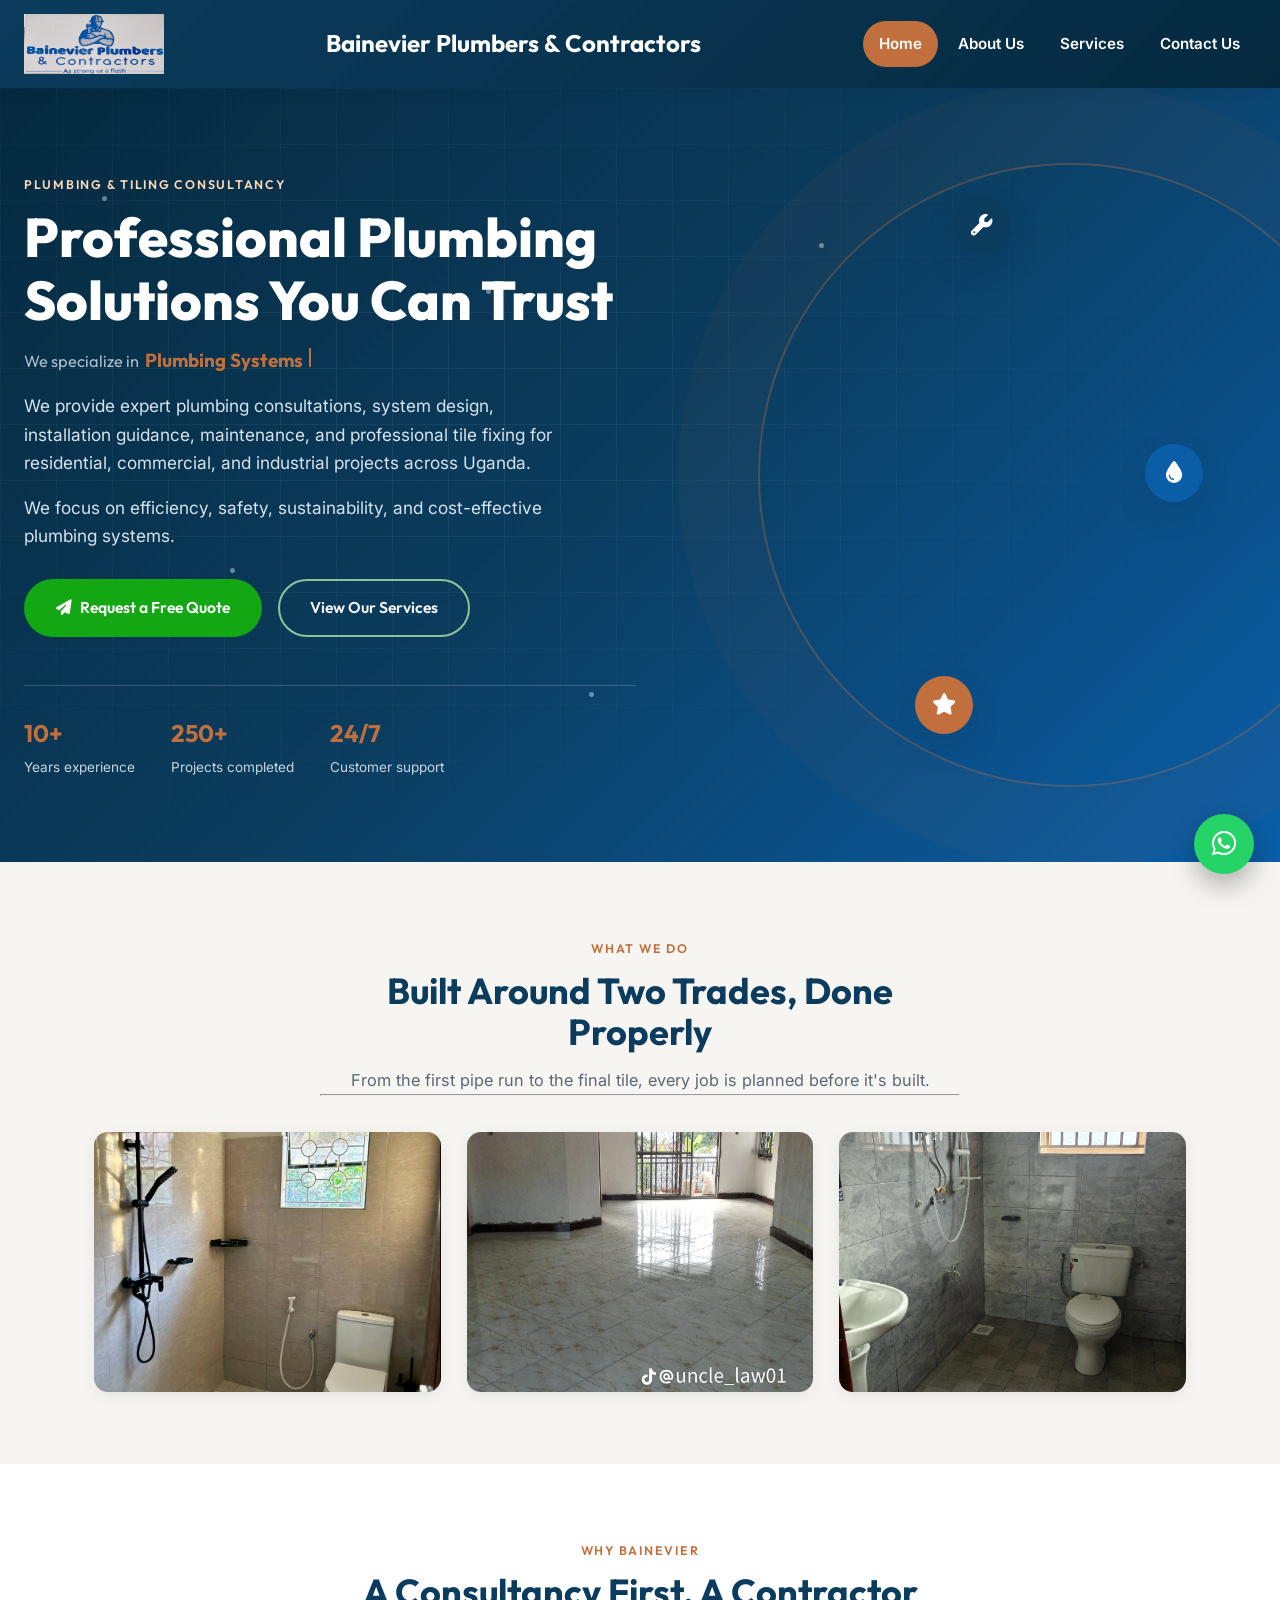
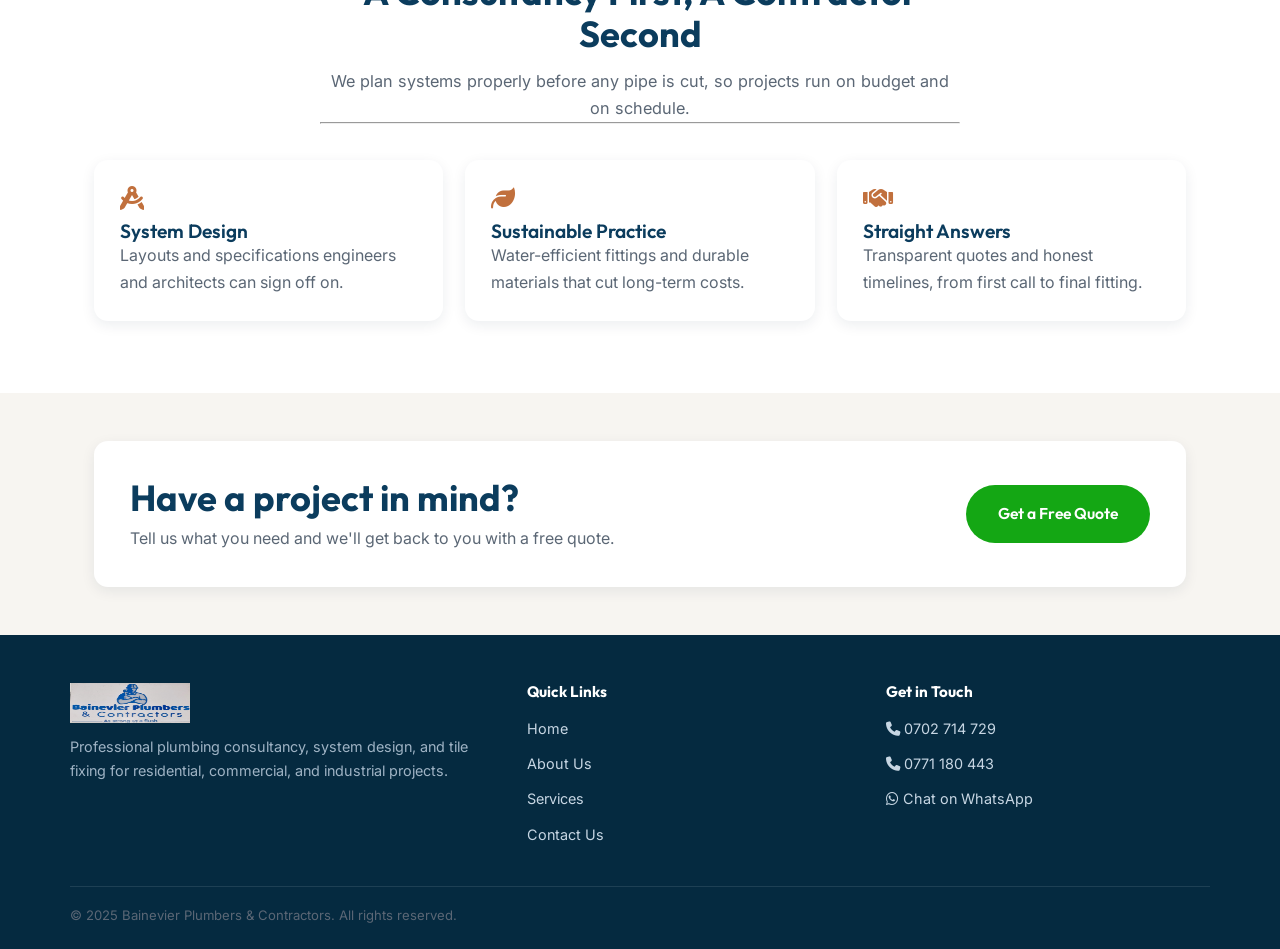
==== commit 7d82abda: "Add files via upload" ====
--- a/index.html
+++ b/index.html
@@ -78,21 +78,21 @@
           <hr>  
         </div>
         <div class="grid-3">
-          <a class="hover-card reveal" href="services.html">
+          <a class="hover-card reveal">
             <img src="Images/Plumbing-1.jpg" alt="Plumbing services">
             <div class="overlay">
               <h3>Plumbing Services</h3>
               <p>Professional installation, repair, and maintenance of plumbing systems.</p>
             </div>
           </a>
-          <a class="hover-card reveal" href="services.html">
+          <a class="hover-card reveal">
             <img src="Images/Tiling-7.png" alt="Tile fixing">
             <div class="overlay">
               <h3>Tile Fixing</h3>
               <p>Expert wall and floor tile fixing for bathrooms and kitchens.</p>
             </div>
           </a>
-          <a class="hover-card reveal" href="services.html">
+          <a class="hover-card reveal">
             <img src="Images/Plumbing-3.jpeg" alt="Bathroom renovation">
             <div class="overlay">
               <h3>Bathroom Renovation</h3>
@@ -149,7 +149,7 @@
   <footer class="site-footer">
     <div class="footer-grid">
       <div>
-        <img src="Images/Logo-2.jpg" alt="Bainevier Plumbers & Contractors logo" width="180" height="46">
+        <img src="Images/Logo-2.jpg" alt="Bainevier Plumbers & Contractors logo" width="120" height="46">
         <p>Professional plumbing consultancy, system design, and tile fixing for residential, commercial, and industrial projects.</p>
       </div>
       <div>
--- a/styles.css
+++ b/styles.css
@@ -122,8 +122,9 @@
 color: #fff; font-size: 1.5rem; font-weight: 700;
 }
 
+
 .logo-area { display: flex; align-items: center; }
-.logo-area img { height: 46px; width: auto; }
+.logo-area img { height: 60px; width: 140px; }
 
 .main-nav { display: flex; align-items: center; gap: 4px; }
 .main-nav a {
@@ -373,6 +374,34 @@
   box-shadow: 0 0 0 2px var(--blue), 0 22px 44px rgba(10, 94, 168, 0.28);
 }
 .value-card i { color: var(--copper); font-size: 1.5rem; margin-bottom: 10px; display: block; }
+
+/* =========================================================
+   Founder spotlight
+   ========================================================= */
+.founder-section {
+  display: grid; grid-template-columns: 320px 1fr; gap: 48px; align-items: center;
+}
+@media (max-width: 760px) { .founder-section { grid-template-columns: 1fr; } }
+.founder-photo {
+  position: relative; border-radius: var(--radius); overflow: hidden;
+  box-shadow: var(--shadow-md); aspect-ratio: 4 / 4.6;
+}
+.founder-photo img { width: 100%; height: 100%; object-fit: cover; }
+.founder-text .eyebrow { display: block; }
+.founder-text h2 { margin-bottom: 4px; }
+.founder-title {
+  font-family: var(--font-display); font-weight: 600; color: var(--copper);
+  font-size: 1rem; margin-bottom: 16px; display: block;
+}
+.founder-text p { font-size: 1.02rem; margin-bottom: 14px; }
+.founder-signature {
+  font-family: var(--font-display); font-weight: 700; color: var(--navy);
+  font-size: 1.15rem; margin-top: 10px;
+}
+.founder-signature span {
+  display: block; font-family: var(--font-body); font-weight: 400; color: var(--slate);
+  font-size: 0.85rem; margin-top: 2px;
+}
 
 /* =========================================================
    Contact / Quote form
@@ -521,4 +550,4 @@
 @media (max-width: 600px) {
   .section { padding: 52px 0; }
   .whatsapp-btn { width: 54px; height: 54px; bottom: 18px; right: 18px; font-size: 24px; }
-}
+}
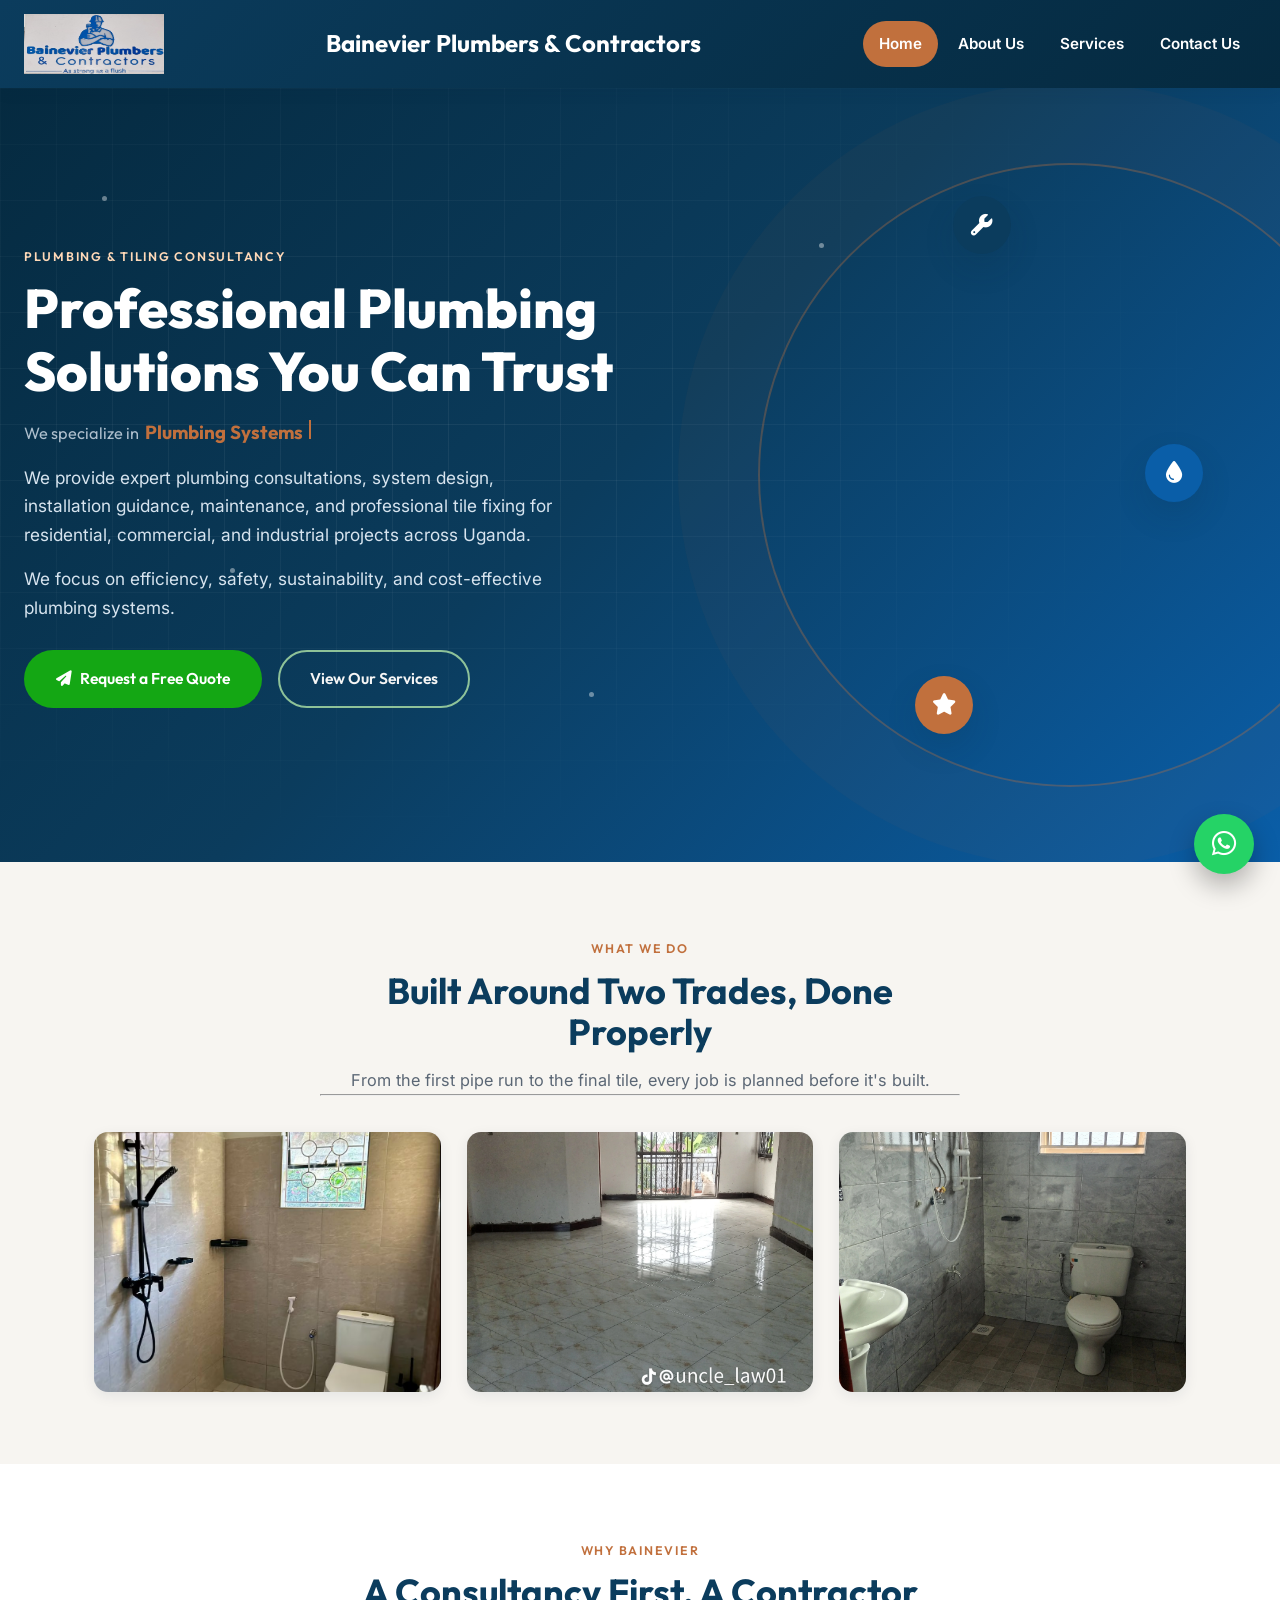
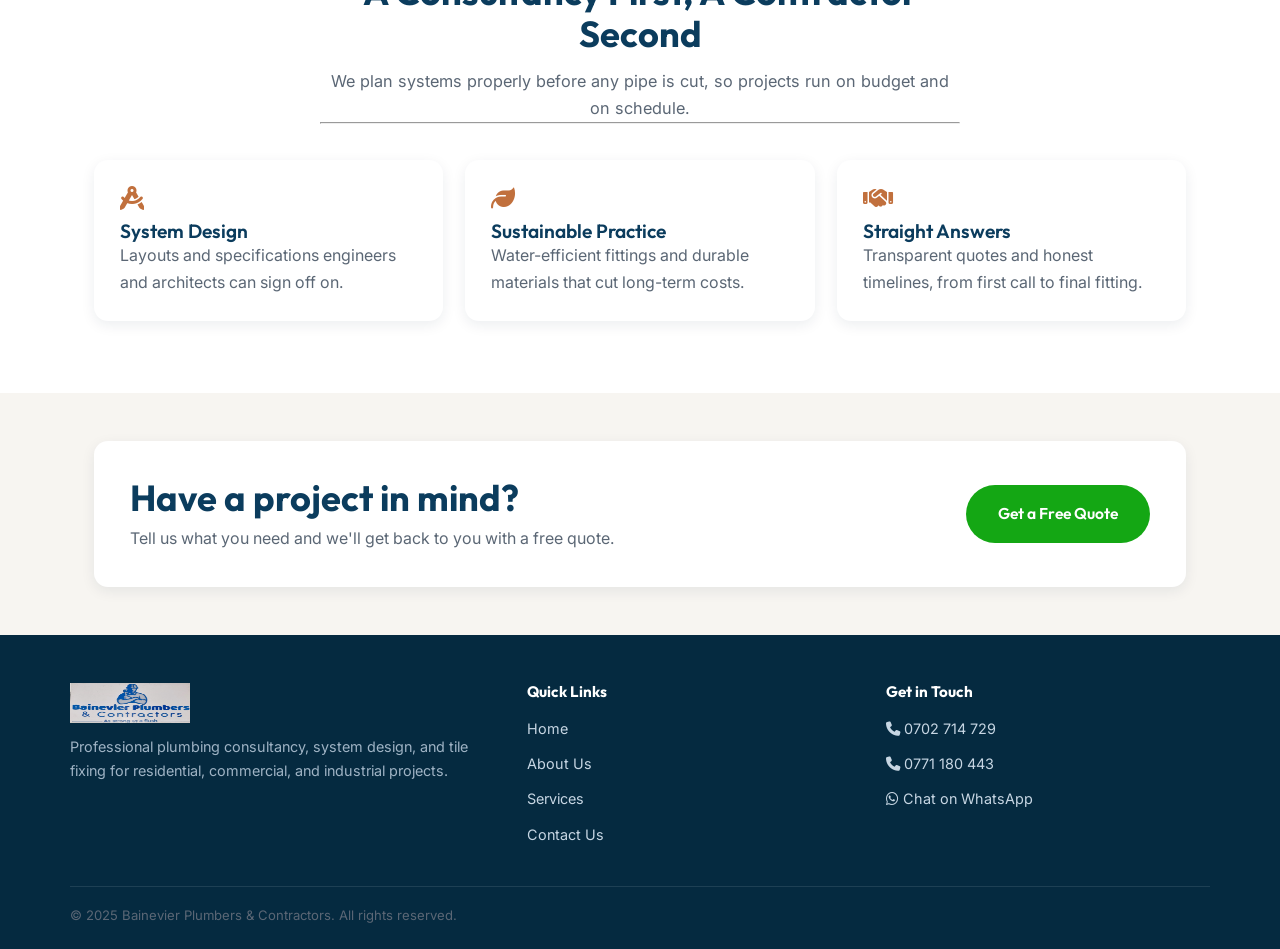
==== commit 8162ab75: "Add files via upload" ====
--- a/index.html
+++ b/index.html
@@ -57,12 +57,7 @@
         <div class="hero-actions">
           <a href="contact_us.html" class="btn btn-primarys"><i class="fa-solid fa-paper-plane" aria-hidden="true"></i> Request a Free Quote</a>
           <a href="services.html" class="btn btn-ghost">View Our Services</a>
-        </div>
-        <div class="hero-trust">
-          <div><strong>10+</strong><span>Years experience</span></div>
-          <div><strong>250+</strong><span>Projects completed</span></div>
-          <div><strong>24/7</strong><span>Customer support</span></div>
-        </div>
+        </div>  
       </div>
     </section>
    
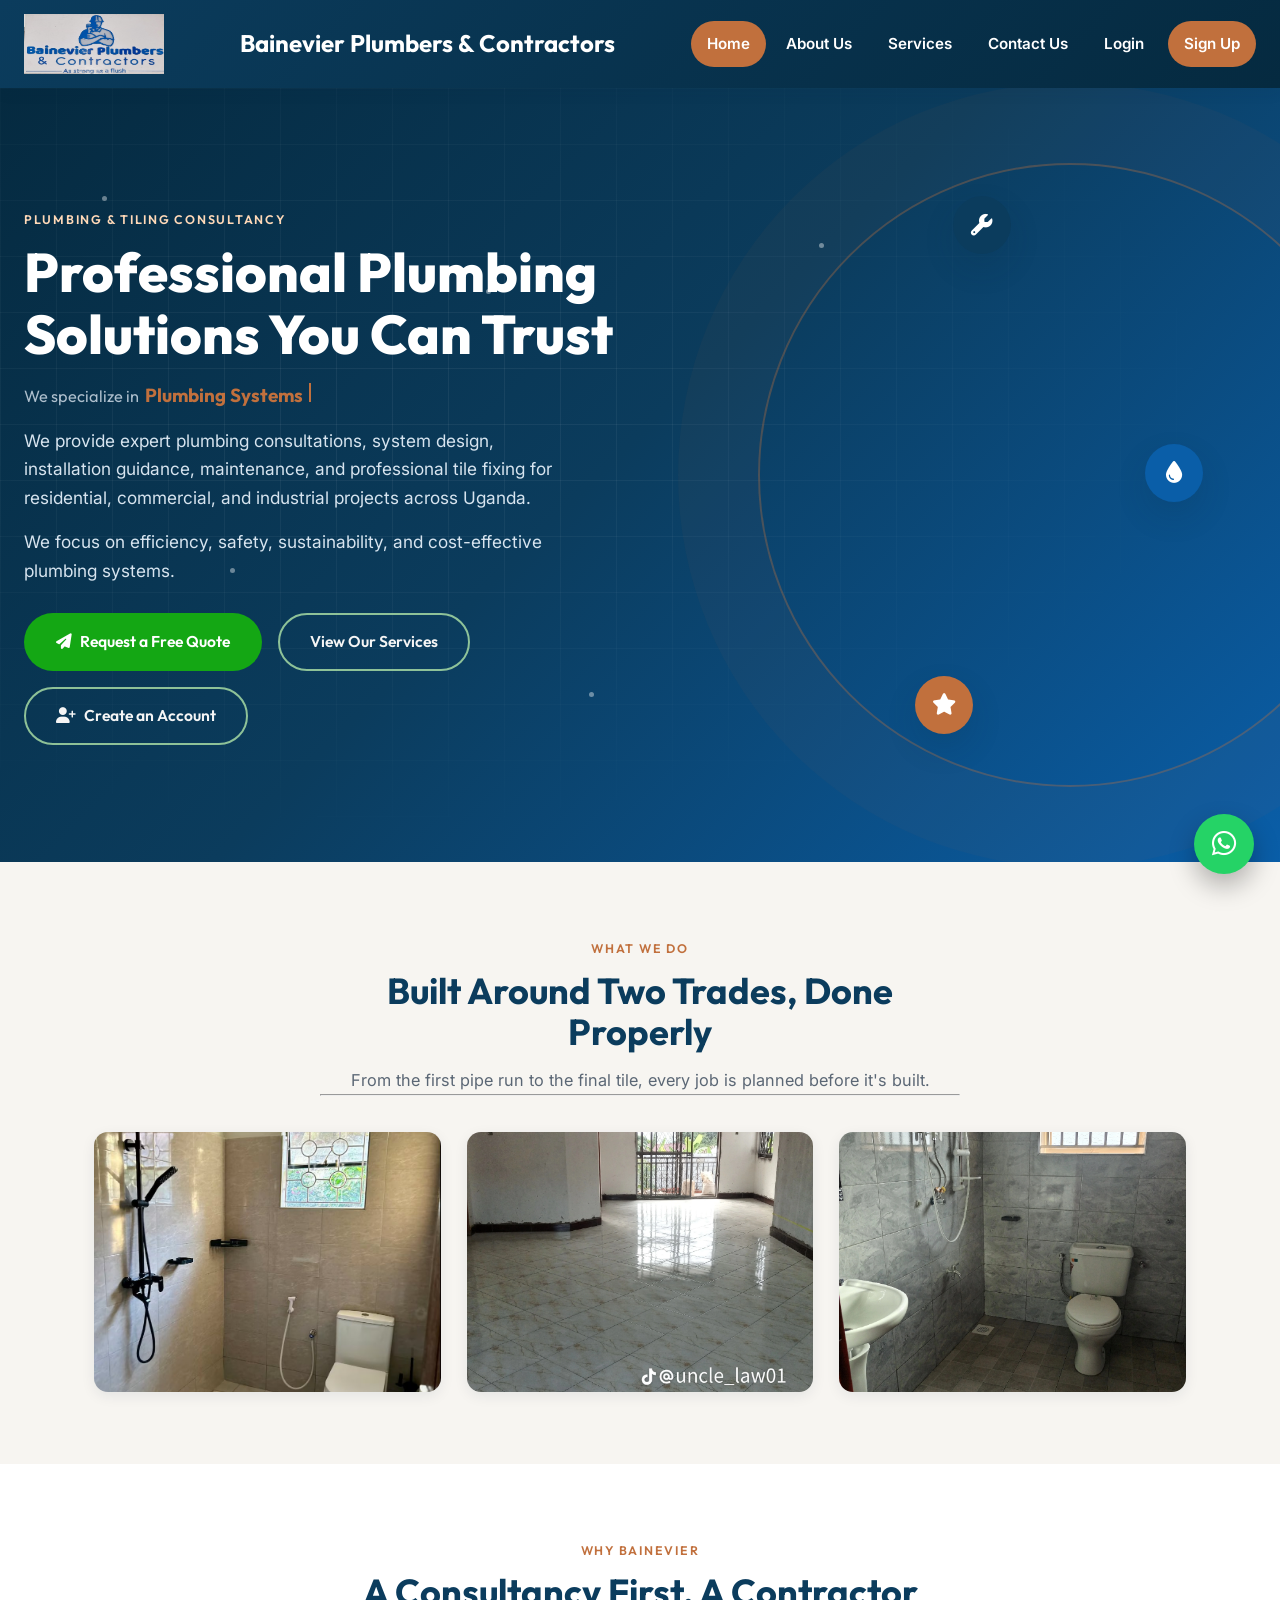
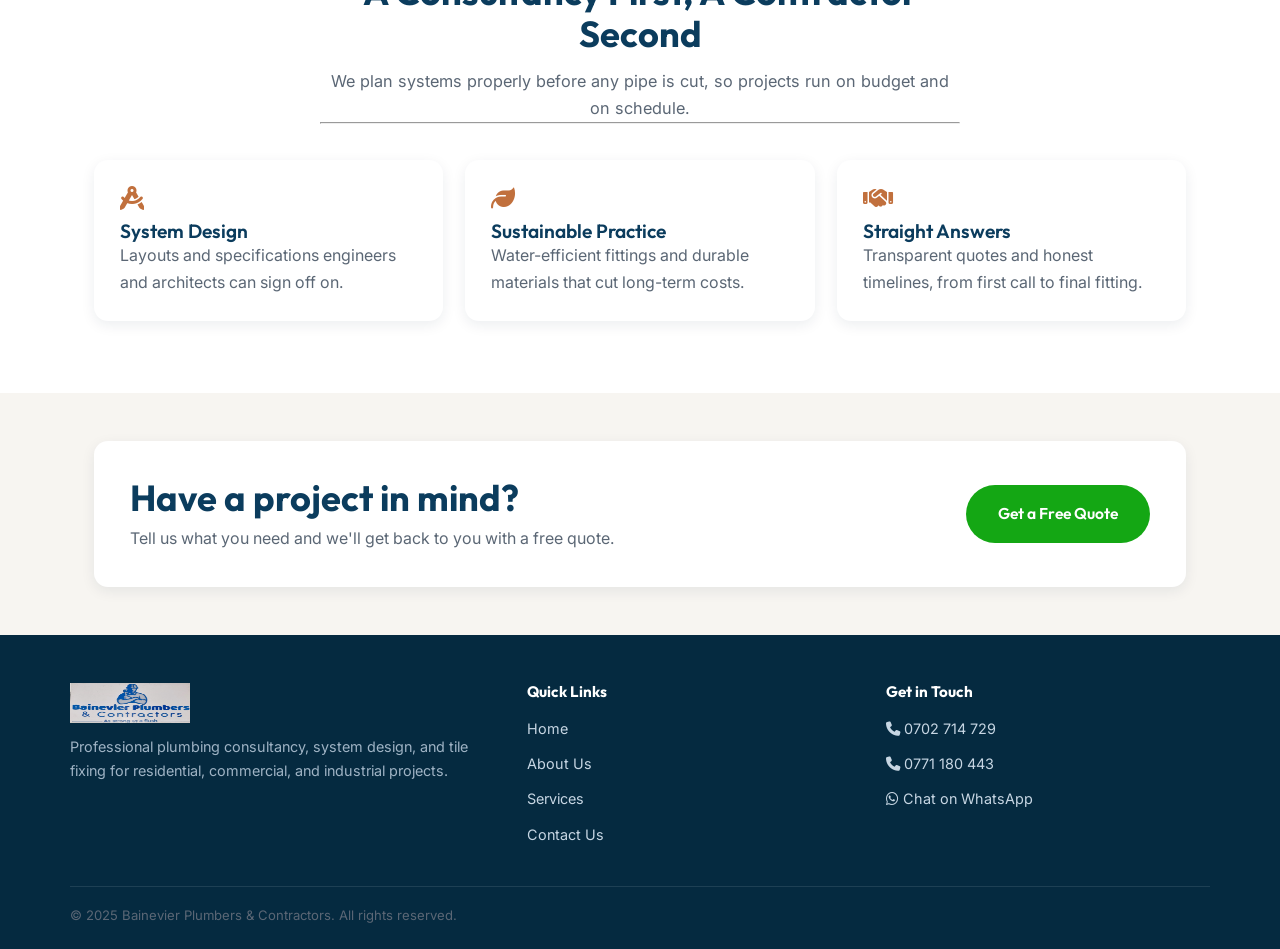
==== commit 58c52492: "Add files via upload" ====
--- a/index.html
+++ b/index.html
@@ -24,6 +24,8 @@
       <a href="about_us.html">About Us</a>
       <a href="services.html">Services</a>
       <a href="contact_us.html">Contact Us</a>
+      <a href="login.html" class="nav-login">Login</a>
+      <a href="signup.html" class="nav-signup">Sign Up</a>
     </nav>
   </header>
 
@@ -57,6 +59,7 @@
         <div class="hero-actions">
           <a href="contact_us.html" class="btn btn-primarys"><i class="fa-solid fa-paper-plane" aria-hidden="true"></i> Request a Free Quote</a>
           <a href="services.html" class="btn btn-ghost">View Our Services</a>
+          <a href="signup.html" class="btn btn-ghost"><i class="fa-solid fa-user-plus" aria-hidden="true"></i> Create an Account</a>
         </div>  
       </div>
     </section>
--- a/styles.css
+++ b/styles.css
@@ -133,6 +133,10 @@
 }
 .main-nav a:hover { background: rgba(255,255,255,0.1); }
 .main-nav a.active { background: var(--copper); color: #fff; }
+.main-nav a.nav-signup { background: var(--copper); color: #fff; margin-left: 4px; }
+.main-nav a.nav-signup:hover { background: var(--copper-dark); }
+.main-nav a.nav-signup.active { background: var(--copper-dark); }
+.main-nav a.nav-login.active { background: rgba(255,255,255,0.18); }
 
 .nav-toggle {
   display: none;
@@ -438,6 +442,26 @@
   background: var(--blue-light); color: var(--navy); font-size: 0.9rem; display: none;
 }
 .form-status.show { display: block; }
+.form-status.error { background: #fdecea; color: #c0392b; }
+.form-status.success { background: #e9f7ef; color: #1d7a44; }
+
+/* =========================================================
+   Auth pages — Sign Up / Login
+   ========================================================= */
+.auth-wrap { max-width: 460px; margin: 0 auto; }
+.auth-wrap .quote-form { padding: 36px; }
+.password-hint { font-size: 0.8rem; color: var(--slate); margin-top: 6px; }
+.auth-foot { text-align: center; margin-top: 20px; font-size: 0.95rem; color: var(--slate); }
+.auth-foot a { color: var(--blue); font-weight: 600; text-decoration: none; }
+.auth-foot a:hover { text-decoration: underline; }
+
+.welcome-card {
+  max-width: 560px; margin: 0 auto; background: var(--white); padding: 44px;
+  border-radius: var(--radius); box-shadow: var(--shadow-md); text-align: center;
+}
+.welcome-card i { font-size: 2.4rem; color: var(--copper); margin-bottom: 14px; }
+.welcome-card h2 { margin-bottom: 8px; }
+.welcome-card .welcome-actions { display: flex; gap: 14px; justify-content: center; flex-wrap: wrap; margin-top: 24px; }
 
 .contact-side { display: flex; flex-direction: column; gap: 18px; }
 .contact-card {
